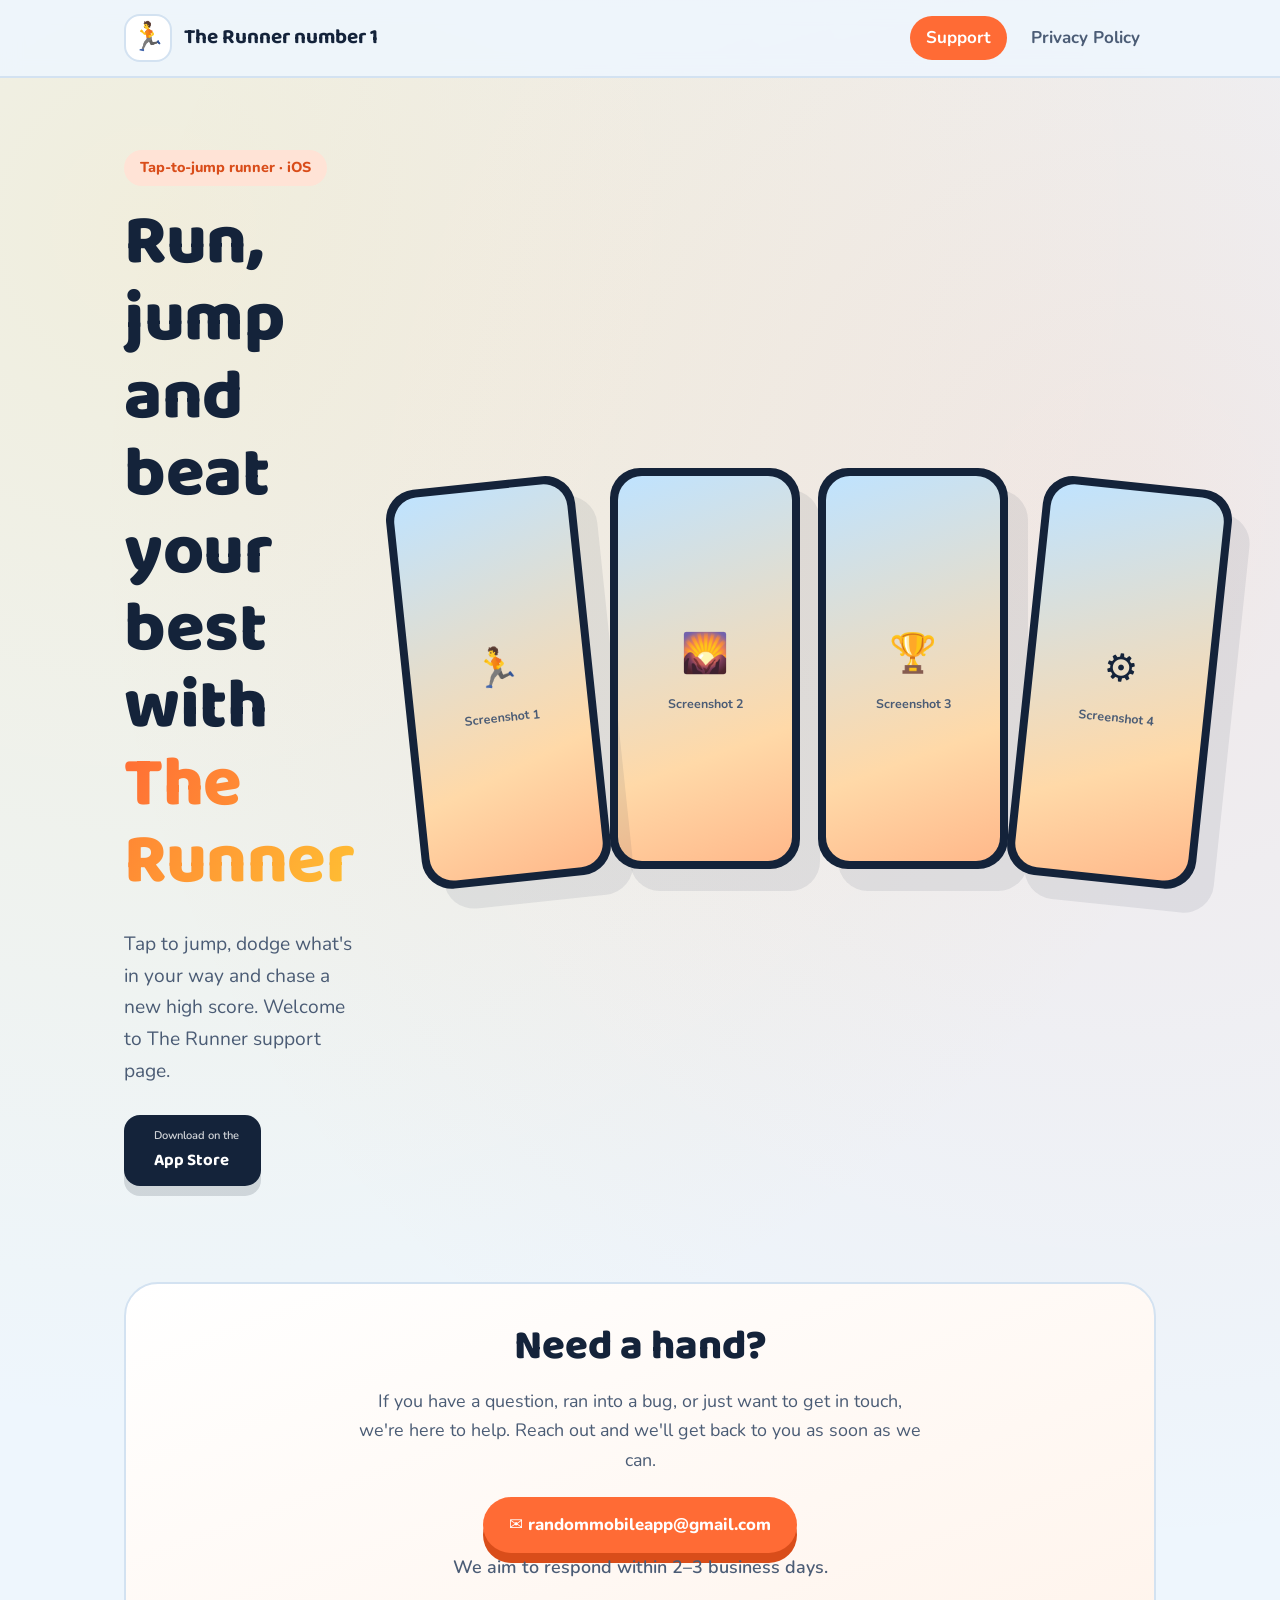
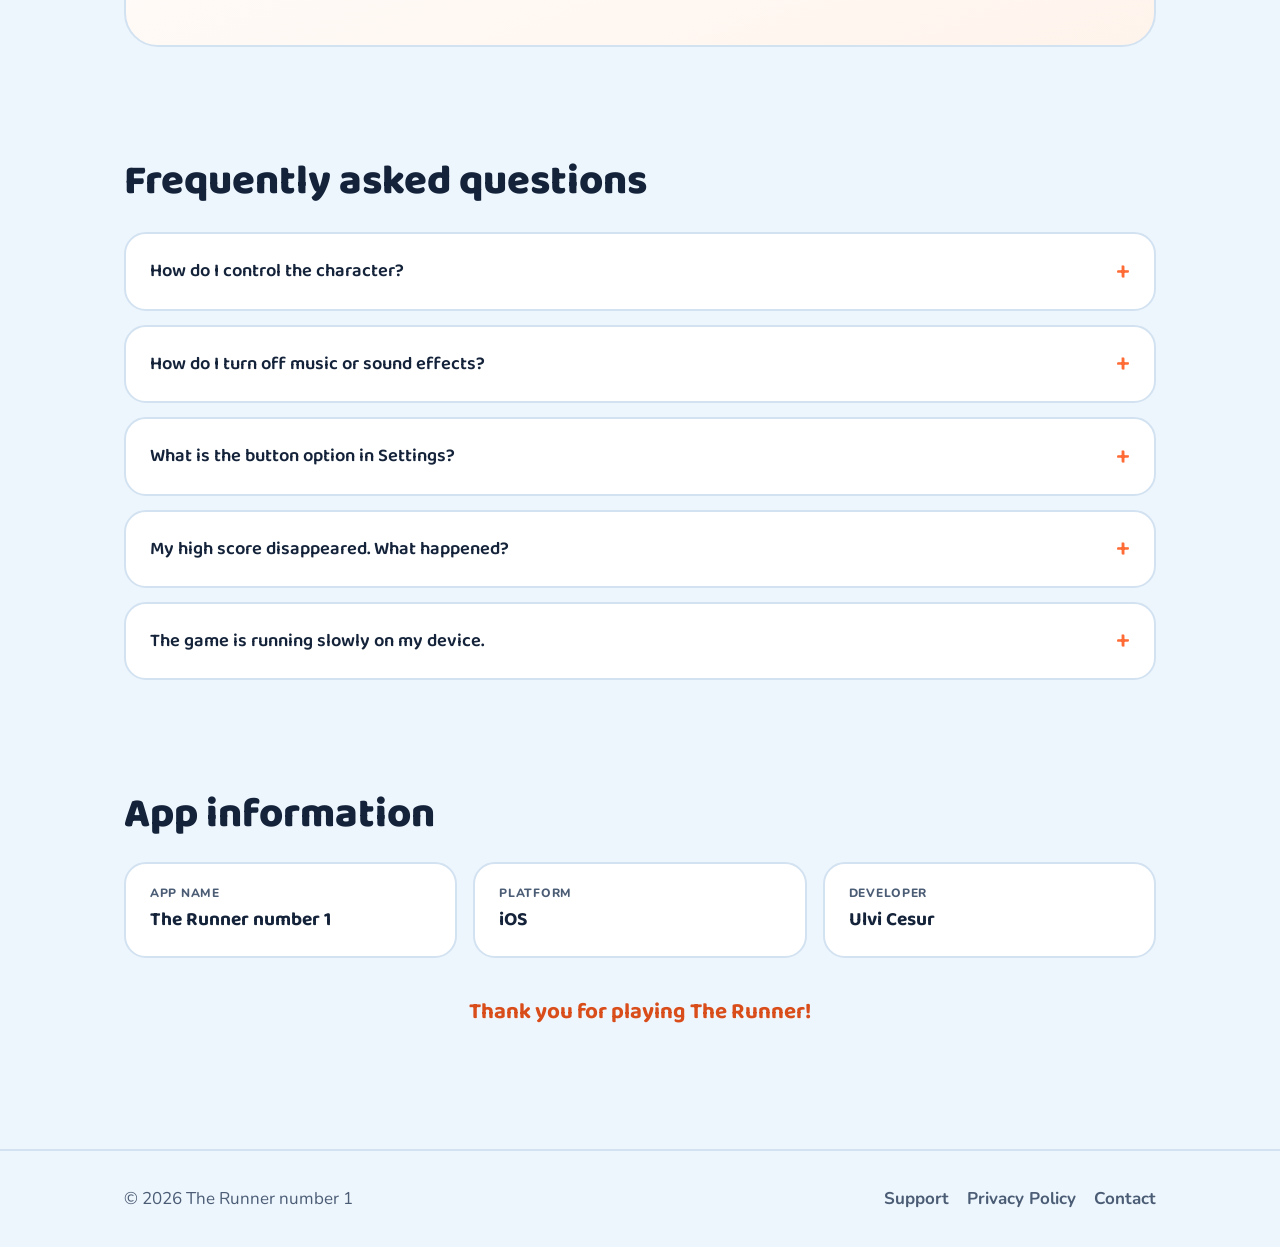
==== index.html @ ebce9af6 "Add files via upload" ====
<!DOCTYPE html>
<html lang="en">
<head>
  <meta charset="UTF-8" />
  <meta name="viewport" content="width=device-width, initial-scale=1" />
  <title>The Runner number 1 — Support</title>
  <meta name="description" content="Support and help for The Runner number 1, a tap-to-jump runner game for iOS. Contact us with questions, bug reports, or feedback." />
  <meta name="referrer" content="origin" />
  <!-- Open Graph -->
  <meta property="og:title" content="The Runner number 1" />
  <meta property="og:type" content="website" />
  <meta property="og:description" content="Support and help for The Runner number 1." />
  <link rel="icon" href="data:image/svg+xml,<svg xmlns='http://www.w3.org/2000/svg' viewBox='0 0 100 100'><text y='.9em' font-size='90'>🏃</text></svg>" />
  <link rel="preconnect" href="https://fonts.googleapis.com" />
  <link rel="preconnect" href="https://fonts.gstatic.com" crossorigin />
  <link href="https://fonts.googleapis.com/css2?family=Baloo+2:wght@500;600;700;800&family=Nunito:wght@400;600;700;800&display=swap" rel="stylesheet" />
  <link rel="stylesheet" href="styles.css" />
</head>
<body>
  <header class="site-header">
    <nav class="nav" aria-label="Primary">
      <a class="brand" href="index.html">
        <span class="logo" aria-hidden="true">🏃</span>
        <span class="name">The Runner number 1</span>
      </a>
      <div class="nav-links">
        <a href="index.html" class="active">Support</a>
        <a href="privacy-policy.html">Privacy&nbsp;Policy</a>
      </div>
    </nav>
  </header>

  <main>
    <!-- Hero -->
    <section class="hero">
      <div class="wrap hero-grid">
        <div>
          <span class="eyebrow">Tap-to-jump runner · iOS</span>
          <h1>Run, jump and beat your best with <span class="glaze">The Runner</span></h1>
          <p class="lead">Tap to jump, dodge what's in your way and chase a new high score. Welcome to The Runner support page.</p>
          <div class="badges">
            <!-- Replace href="#" with your App Store link -->
            <a class="store-badge" href="#" aria-label="Download on the App Store">
              <span class="ico" aria-hidden="true"></span>
              <span><small>Download on the</small><b>App Store</b></span>
            </a>
          </div>
        </div>

        <div class="phones" aria-hidden="true">
          <!-- Replace the placeholder screens with your own screenshots:
               <div class="screen"><img src="images/screen-1.png" alt="Gameplay"></div> -->
          <div class="phone tilt-l">
            <div class="screen"><div><div class="ph-emoji">🏃</div><div class="ph-note">Screenshot 1</div></div></div>
          </div>
          <div class="phone">
            <div class="screen"><div><div class="ph-emoji">🌄</div><div class="ph-note">Screenshot 2</div></div></div>
          </div>
          <div class="phone">
            <div class="screen"><div><div class="ph-emoji">🏆</div><div class="ph-note">Screenshot 3</div></div></div>
          </div>
          <div class="phone tilt-r">
            <div class="screen"><div><div class="ph-emoji">⚙️</div><div class="ph-note">Screenshot 4</div></div></div>
          </div>
        </div>
      </div>
    </section>

    <!-- Support -->
    <section class="section" id="support">
      <div class="wrap">
        <div class="card support-card">
          <h2>Need a hand?</h2>
          <p>If you have a question, ran into a bug, or just want to get in touch, we're here to help. Reach out and we'll get back to you as soon as we can.</p>
          <a class="contact-pill" href="mailto:randommobileapp@gmail.com">✉️ randommobileapp@gmail.com</a>
          <p class="reply-note">We aim to respond within 2–3 business days.</p>
        </div>
      </div>
    </section>

    <!-- FAQ -->
    <section class="section" id="faq">
      <div class="wrap">
        <h2>Frequently asked questions</h2>
        <div class="faq">
          <details class="faq-item">
            <summary>How do I control the character?</summary>
            <div class="answer">Tap the screen to jump. If you have the button option enabled in Settings, an on-screen button will appear instead.</div>
          </details>
          <details class="faq-item">
            <summary>How do I turn off music or sound effects?</summary>
            <div class="answer">Open the Settings screen from the main menu. You can toggle music and sound independently.</div>
          </details>
          <details class="faq-item">
            <summary>What is the button option in Settings?</summary>
            <div class="answer">Enabling it shows an on-screen button for jumping instead of tapping anywhere on the screen. Try both and use whichever feels better for you.</div>
          </details>
          <details class="faq-item">
            <summary>My high score disappeared. What happened?</summary>
            <div class="answer">High scores are saved locally on your device. Deleting and reinstalling the app will reset them.</div>
          </details>
          <details class="faq-item">
            <summary>The game is running slowly on my device.</summary>
            <div class="answer">Try closing other apps running in the background and restarting the game.</div>
          </details>
        </div>
      </div>
    </section>

    <!-- App info -->
    <section class="section" id="app-info">
      <div class="wrap">
        <h2>App information</h2>
        <div class="info-grid">
          <div class="info-item"><small>App name</small><b>The Runner number 1</b></div>
          <div class="info-item"><small>Platform</small><b>iOS</b></div>
          <div class="info-item"><small>Developer</small><b>Ulvi Cesur</b></div>
        </div>
        <p class="thanks" style="margin-top:36px">Thank you for playing The Runner!</p>
      </div>
    </section>
  </main>

  <footer class="site-footer">
    <div class="wrap footer-inner">
      <span>© <span id="year">2026</span> The Runner number 1</span>
      <nav aria-label="Footer">
        <a href="index.html">Support</a>
        <a href="privacy-policy.html">Privacy Policy</a>
        <a href="mailto:randommobileapp@gmail.com">Contact</a>
      </nav>
    </div>
  </footer>

  <script>document.getElementById("year").textContent = new Date().getFullYear();</script>
</body>
</html>
---- styles.css ----
/* ============================================================
   The Runner number 1 — shared styles
   Sporty theme: sky blue, sunrise orange, track red
   ============================================================ */

:root {
  --sky: #eef6fd;
  --sky-deep: #dcebf8;
  --card: #ffffff;
  --accent: #ff6b35;
  --accent-deep: #d94d1a;
  --sun: #ffc233;
  --navy: #14233a;
  --navy-soft: #4b5c75;
  --tint: #ffe3d6;
  --line: #d3e2f1;
  --shadow: 20px 22px 0 rgba(20, 35, 58, 0.08);
  --radius-lg: 34px;
  --radius-md: 22px;
  --maxw: 1080px;
  --font-display: "Baloo 2", system-ui, sans-serif;
  --font-body: "Nunito", system-ui, sans-serif;
}

* { box-sizing: border-box; }
html { scroll-behavior: smooth; }

body {
  margin: 0;
  font-family: var(--font-body);
  color: var(--navy);
  background-color: var(--sky);
  background-image:
    radial-gradient(circle at 12% 8%, rgba(255, 194, 51, 0.16), transparent 42%),
    radial-gradient(circle at 88% 18%, rgba(255, 107, 53, 0.10), transparent 40%);
  line-height: 1.65;
  font-size: 17px;
  -webkit-font-smoothing: antialiased;
}

h1, h2, h3 {
  font-family: var(--font-display);
  color: var(--navy);
  line-height: 1.1;
  margin: 0 0 0.4em;
}

a { color: var(--accent-deep); }

.wrap { max-width: var(--maxw); margin: 0 auto; padding: 0 24px; }

/* -------- Header / nav -------- */
.site-header {
  position: sticky;
  top: 0;
  z-index: 50;
  background: rgba(238, 246, 253, 0.9);
  backdrop-filter: blur(10px);
  border-bottom: 2px solid var(--line);
}
.nav {
  display: flex;
  align-items: center;
  justify-content: space-between;
  gap: 16px;
  padding: 14px 24px;
  max-width: var(--maxw);
  margin: 0 auto;
}
.brand {
  display: inline-flex;
  align-items: center;
  gap: 12px;
  text-decoration: none;
  color: var(--navy);
  font-family: var(--font-display);
  font-weight: 700;
  font-size: 1.3rem;
}
.logo {
  flex: 0 0 auto;
  width: 48px; height: 48px; border-radius: 16px;
  display: grid; place-items: center; font-size: 28px;
  background: var(--card); border: 2px solid var(--line);
  overflow: hidden;
}
.logo img { width: 100%; height: 100%; object-fit: contain; display: block; padding: 6px; }
.nav-links { display: flex; gap: 8px; align-items: center; }
.nav-links a {
  text-decoration: none;
  color: var(--navy-soft);
  font-weight: 700;
  padding: 8px 16px;
  border-radius: 999px;
  transition: background 0.15s, color 0.15s;
}
.nav-links a:hover { background: var(--tint); color: var(--accent-deep); }
.nav-links a.active { background: var(--accent); color: #fff; }

/* -------- Hero -------- */
.hero { padding: 72px 0 40px; }
.hero-grid {
  display: grid;
  grid-template-columns: 1.05fr 0.95fr;
  gap: 48px;
  align-items: center;
}
.eyebrow {
  display: inline-block;
  background: var(--tint);
  color: var(--accent-deep);
  font-weight: 800;
  padding: 6px 16px;
  border-radius: 999px;
  font-size: 0.9rem;
  margin-bottom: 18px;
}
.hero h1 {
  font-size: clamp(2.6rem, 6vw, 4.4rem);
  font-weight: 800;
  letter-spacing: -0.5px;
}
.hero h1 .glaze {
  background: linear-gradient(120deg, var(--accent), var(--sun));
  -webkit-background-clip: text;
  background-clip: text;
  color: transparent;
}
.hero p.lead {
  font-size: 1.2rem;
  color: var(--navy-soft);
  max-width: 46ch;
  margin: 10px 0 28px;
}
.badges { display: flex; flex-wrap: wrap; gap: 14px; }
.store-badge {
  display: inline-flex;
  align-items: center;
  gap: 12px;
  background: var(--navy);
  color: #fff;
  text-decoration: none;
  padding: 12px 22px 12px 18px;
  border-radius: 16px;
  font-weight: 700;
  box-shadow: 0 10px 0 rgba(20, 35, 58, 0.15);
  transition: transform 0.12s, box-shadow 0.12s;
}
.store-badge:hover { transform: translateY(3px); box-shadow: 0 7px 0 rgba(20, 35, 58, 0.15); }
.store-badge small { display: block; font-size: 0.7rem; font-weight: 600; opacity: 0.8; }
.store-badge b { font-family: var(--font-display); font-size: 1.05rem; }
.store-badge .ico { font-size: 1.6rem; }

/* Phone mockups */
.phones { position: relative; display: flex; justify-content: center; gap: 18px; }
.phone {
  width: 190px;
  aspect-ratio: 9 / 19;
  background: var(--navy);
  border-radius: 30px;
  padding: 8px;
  box-shadow: var(--shadow);
}
.phone .screen {
  width: 100%;
  height: 100%;
  border-radius: 24px;
  overflow: hidden;
  background: linear-gradient(160deg, #bfe3ff, #ffd9a8 70%, #ffb88a);
  display: grid;
  place-items: center;
  text-align: center;
  color: var(--navy);
  padding: 16px;
}
.phone .screen img { width: 100%; height: 100%; object-fit: cover; }
.phone .screen .ph-emoji { font-size: 2.4rem; margin-bottom: 8px; }
.phone .screen .ph-note { font-size: 0.78rem; font-weight: 700; color: var(--navy-soft); }
.phone.tilt-l { transform: rotate(-6deg) translateY(14px); }
.phone.tilt-r { transform: rotate(6deg) translateY(14px); }

/* -------- Sections -------- */
.section { padding: 56px 0; }
.section h2 { font-size: clamp(1.9rem, 4vw, 2.6rem); font-weight: 800; }

.card {
  background: var(--card);
  border: 2px solid var(--line);
  border-radius: var(--radius-lg);
  padding: 40px;
}

.support-card {
  background: linear-gradient(160deg, var(--card), #fff4ec);
  text-align: center;
}
.support-card p { font-size: 1.12rem; color: var(--navy-soft); max-width: 52ch; margin: 0 auto 22px; }
.contact-pill {
  display: inline-flex;
  align-items: center;
  gap: 10px;
  background: var(--accent);
  color: #fff;
  text-decoration: none;
  font-weight: 800;
  padding: 14px 26px;
  border-radius: 999px;
  font-size: 1.05rem;
  box-shadow: 0 10px 0 var(--accent-deep);
  transition: transform 0.12s, box-shadow 0.12s;
}
.contact-pill:hover { transform: translateY(3px); box-shadow: 0 7px 0 var(--accent-deep); }
.reply-note { margin-top: 26px; margin-bottom: 0; color: var(--navy-soft); font-weight: 600; }

/* App info */
.info-grid {
  display: grid;
  grid-template-columns: repeat(3, 1fr);
  gap: 16px;
  margin-top: 24px;
}
.info-item {
  background: var(--card);
  border: 2px solid var(--line);
  border-radius: var(--radius-md);
  padding: 20px 24px;
}
.info-item small {
  display: block;
  color: var(--navy-soft);
  font-weight: 800;
  text-transform: uppercase;
  letter-spacing: 0.06em;
  font-size: 0.75rem;
}
.info-item b { font-family: var(--font-display); font-size: 1.2rem; }

/* FAQ */
.faq { display: grid; gap: 14px; margin-top: 28px; }
details.faq-item {
  background: var(--card);
  border: 2px solid var(--line);
  border-radius: var(--radius-md);
  padding: 4px 24px;
  transition: border-color 0.15s;
}
details.faq-item[open] { border-color: var(--accent); }
details.faq-item summary {
  list-style: none;
  cursor: pointer;
  font-family: var(--font-display);
  font-weight: 600;
  font-size: 1.15rem;
  padding: 18px 0;
  display: flex;
  justify-content: space-between;
  align-items: center;
  gap: 16px;
}
details.faq-item summary::-webkit-details-marker { display: none; }
details.faq-item summary::after {
  content: "+";
  font-size: 1.6rem;
  color: var(--accent);
  transition: transform 0.2s;
  line-height: 1;
}
details.faq-item[open] summary::after { transform: rotate(45deg); }
details.faq-item .answer { padding: 0 0 20px; color: var(--navy-soft); }

.thanks { text-align: center; font-family: var(--font-display); font-size: 1.4rem; font-weight: 700; color: var(--accent-deep); }

/* -------- Privacy policy document -------- */
.doc { padding: 48px 0 24px; }
.doc .card { padding: clamp(28px, 5vw, 60px); }
.doc h1 { font-size: clamp(2rem, 5vw, 3rem); font-weight: 800; }
.doc .updated {
  display: inline-block;
  background: var(--sky-deep);
  color: var(--navy-soft);
  font-weight: 700;
  padding: 5px 14px;
  border-radius: 999px;
  font-size: 0.9rem;
  margin-bottom: 8px;
}
.doc h2 {
  font-size: 1.5rem;
  font-weight: 700;
  margin-top: 2em;
  padding-top: 0.6em;
  border-top: 2px solid var(--line);
}
.doc h3 { font-size: 1.2rem; font-weight: 700; margin-top: 1.4em; color: var(--accent-deep); }
.doc p, .doc li { color: #2f3f57; max-width: 72ch; }
.doc ul { padding-left: 1.2em; }
.doc li { margin: 0.35em 0; }
.doc a { word-break: break-word; }
.toc {
  background: var(--sky);
  border: 2px dashed var(--line);
  border-radius: var(--radius-md);
  padding: 20px 26px;
  margin: 24px 0 8px;
}
.toc strong { font-family: var(--font-display); }
.toc ol { margin: 10px 0 0; padding-left: 1.4em; columns: 2; column-gap: 32px; }
.toc a { text-decoration: none; font-weight: 700; }
.toc a:hover { text-decoration: underline; }

/* -------- Footer -------- */
.site-footer {
  border-top: 2px solid var(--line);
  margin-top: 40px;
  padding: 34px 0;
  color: var(--navy-soft);
}
.footer-inner {
  display: flex;
  flex-wrap: wrap;
  justify-content: space-between;
  align-items: center;
  gap: 16px;
}
.footer-inner nav { display: flex; gap: 18px; }
.footer-inner a { color: var(--navy-soft); text-decoration: none; font-weight: 700; }
.footer-inner a:hover { color: var(--accent-deep); }

/* -------- Responsive -------- */
@media (max-width: 820px) {
  .hero-grid { grid-template-columns: 1fr; gap: 32px; }
  .phones { order: -1; }
  .phone { width: 150px; }
  .nav-links a { padding: 8px 12px; }
  .toc ol { columns: 1; }
  .info-grid { grid-template-columns: 1fr; }
}
@media (max-width: 480px) {
  body { font-size: 16px; }
  .brand span.name { display: none; }
  .phone.tilt-l, .phone.tilt-r { transform: none; }
  .phones { flex-wrap: wrap; }
  .card { padding: 28px 20px; }
  .contact-pill {
    max-width: 100%;
    font-size: 0.95rem;
    padding: 14px 20px;
    word-break: break-word;
    text-align: center;
  }
}

@media (prefers-reduced-motion: reduce) {
  * { scroll-behavior: auto; transition: none !important; }
}

:focus-visible { outline: 3px solid var(--sun); outline-offset: 3px; border-radius: 6px; }
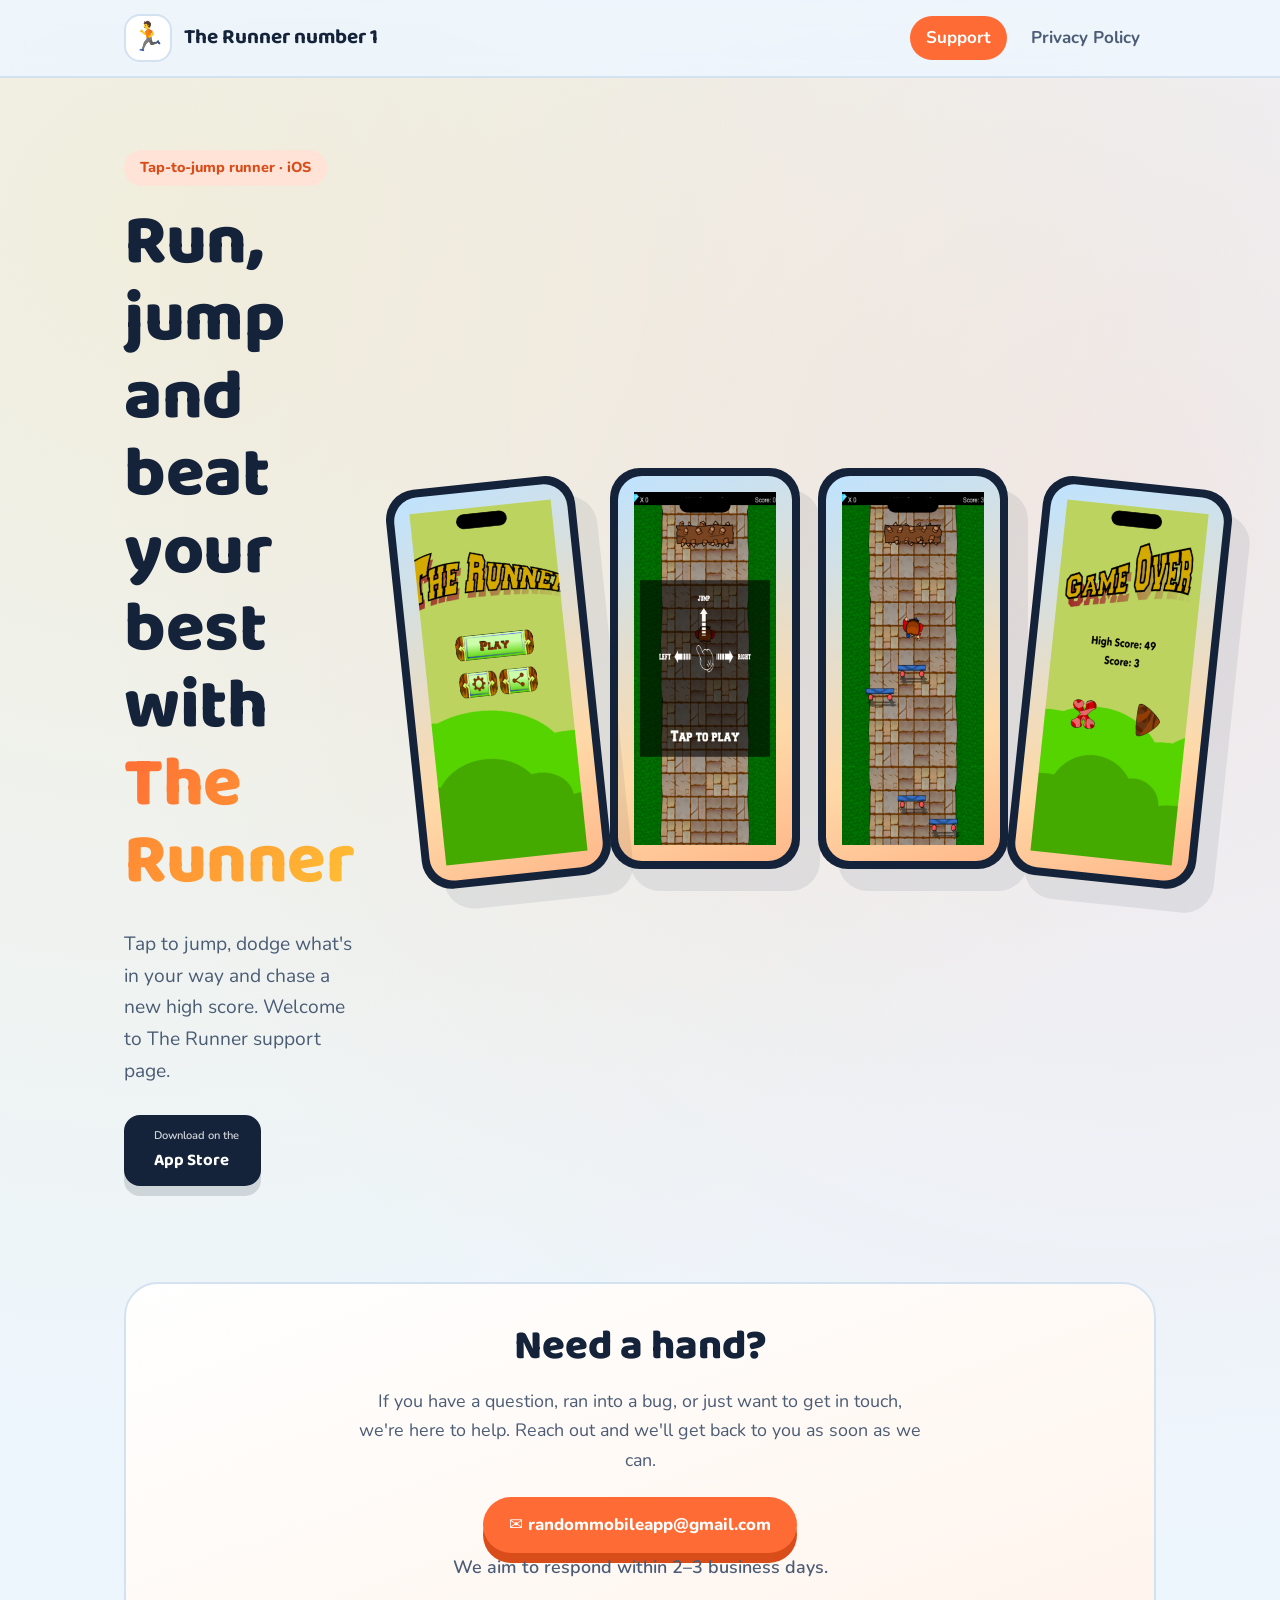
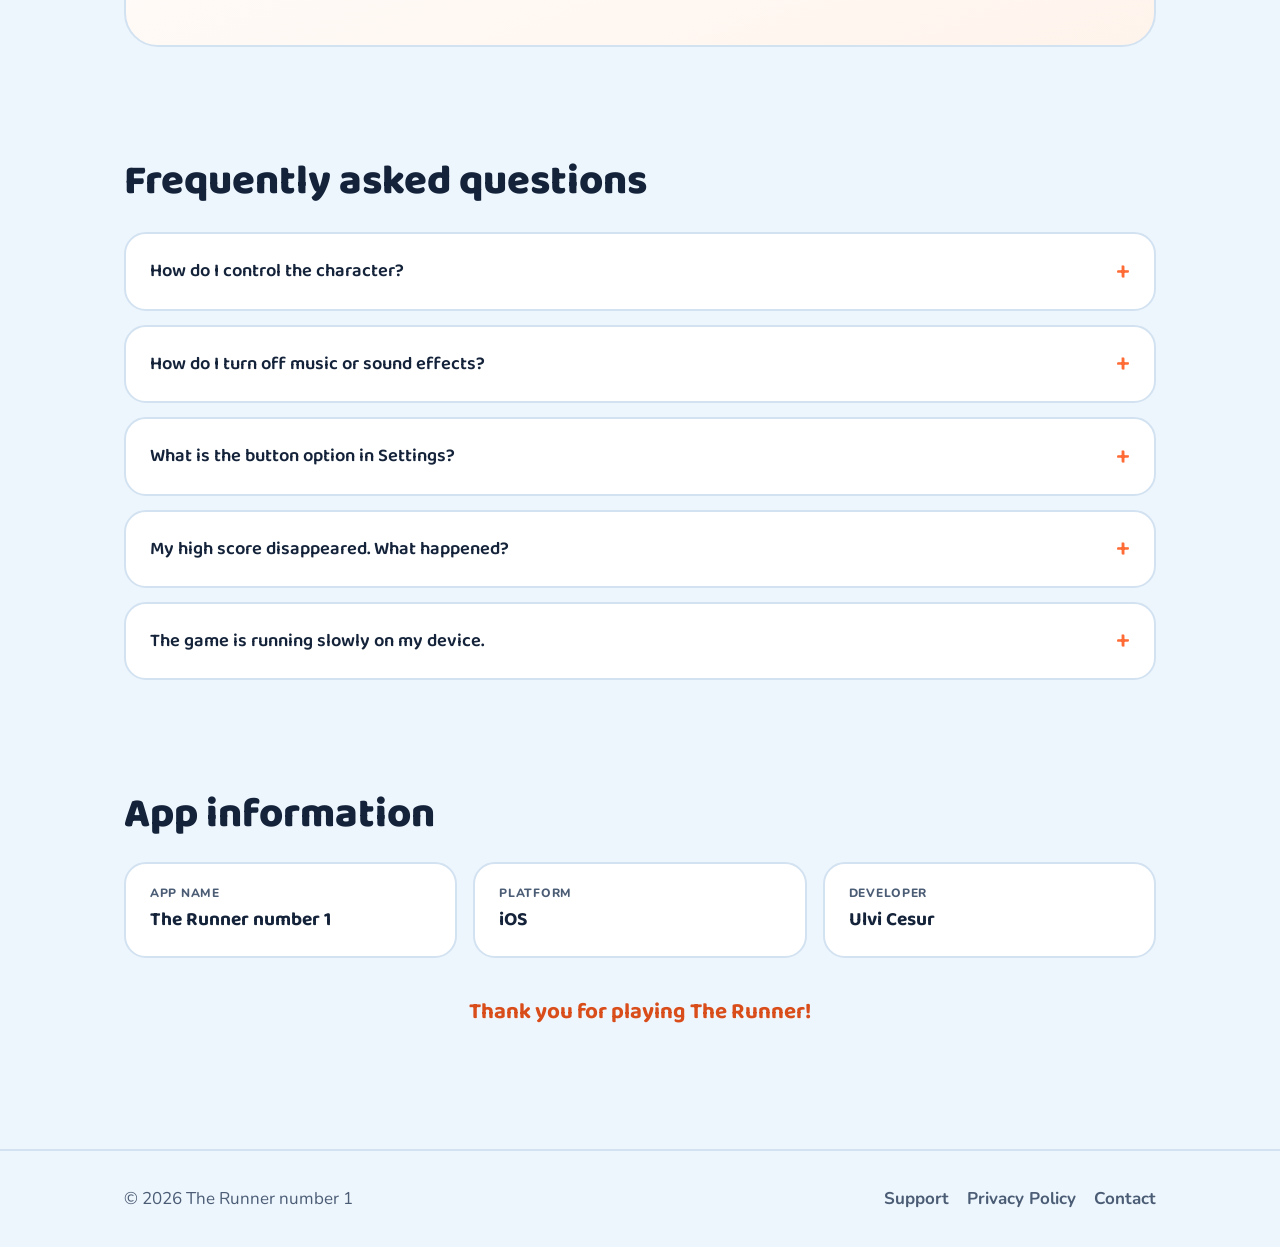
==== commit b70e293a: "Replace placeholder screenshots with actual images Updated screenshot placeholders to include actual" ====
--- a/index.html
+++ b/index.html
@@ -51,16 +51,16 @@
           <!-- Replace the placeholder screens with your own screenshots:
                <div class="screen"><img src="images/screen-1.png" alt="Gameplay"></div> -->
           <div class="phone tilt-l">
-            <div class="screen"><div><div class="ph-emoji">🏃</div><div class="ph-note">Screenshot 1</div></div></div>
+            <div class="screen"><img src="images/screen-1.png" alt="Oynanış"></div>
           </div>
           <div class="phone">
-            <div class="screen"><div><div class="ph-emoji">🌄</div><div class="ph-note">Screenshot 2</div></div></div>
+            <div class="screen"><img src="images/screen-2.png" alt="Oynanış"></div>
           </div>
           <div class="phone">
-            <div class="screen"><div><div class="ph-emoji">🏆</div><div class="ph-note">Screenshot 3</div></div></div>
+            <div class="screen"><img src="images/screen-3.png" alt="Oynanış"></div>
           </div>
           <div class="phone tilt-r">
-            <div class="screen"><div><div class="ph-emoji">⚙️</div><div class="ph-note">Screenshot 4</div></div></div>
+            <div class="screen"><img src="images/screen-4.png" alt="Oynanış"></div>
           </div>
         </div>
       </div>
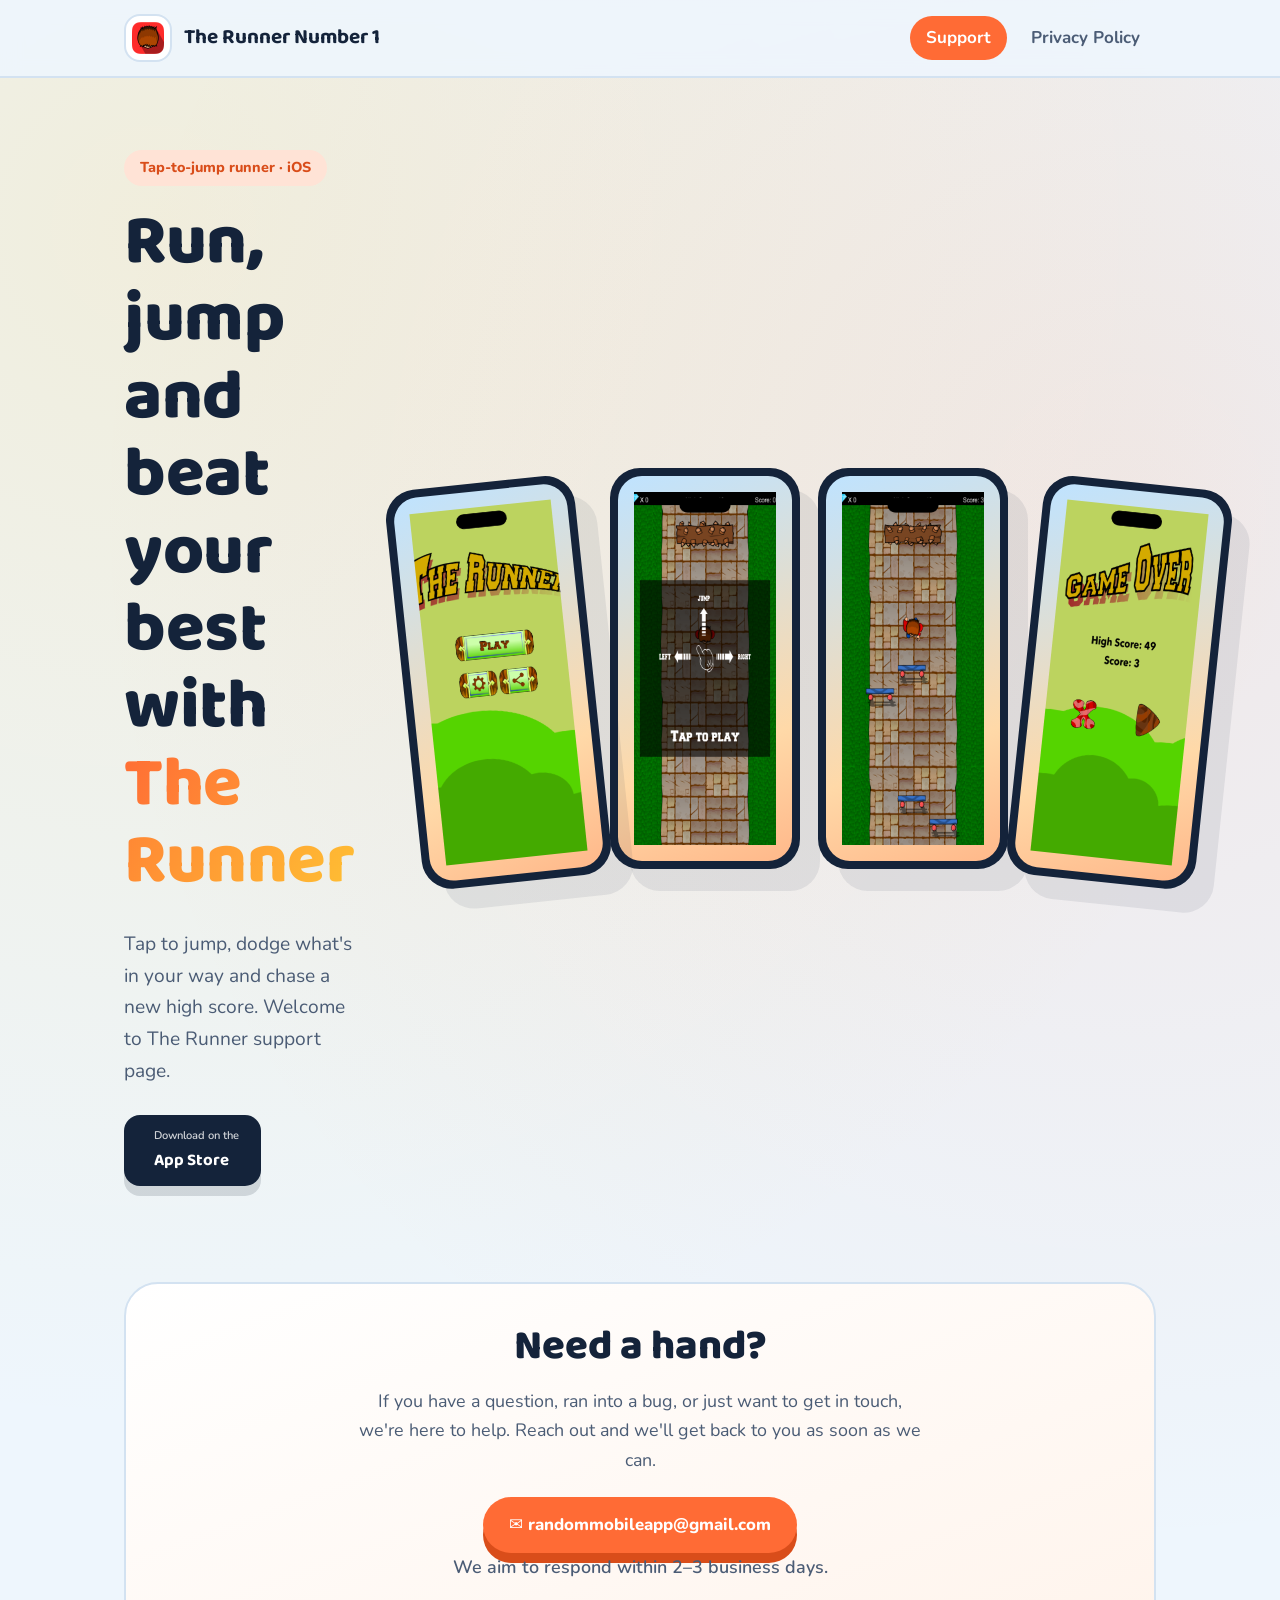
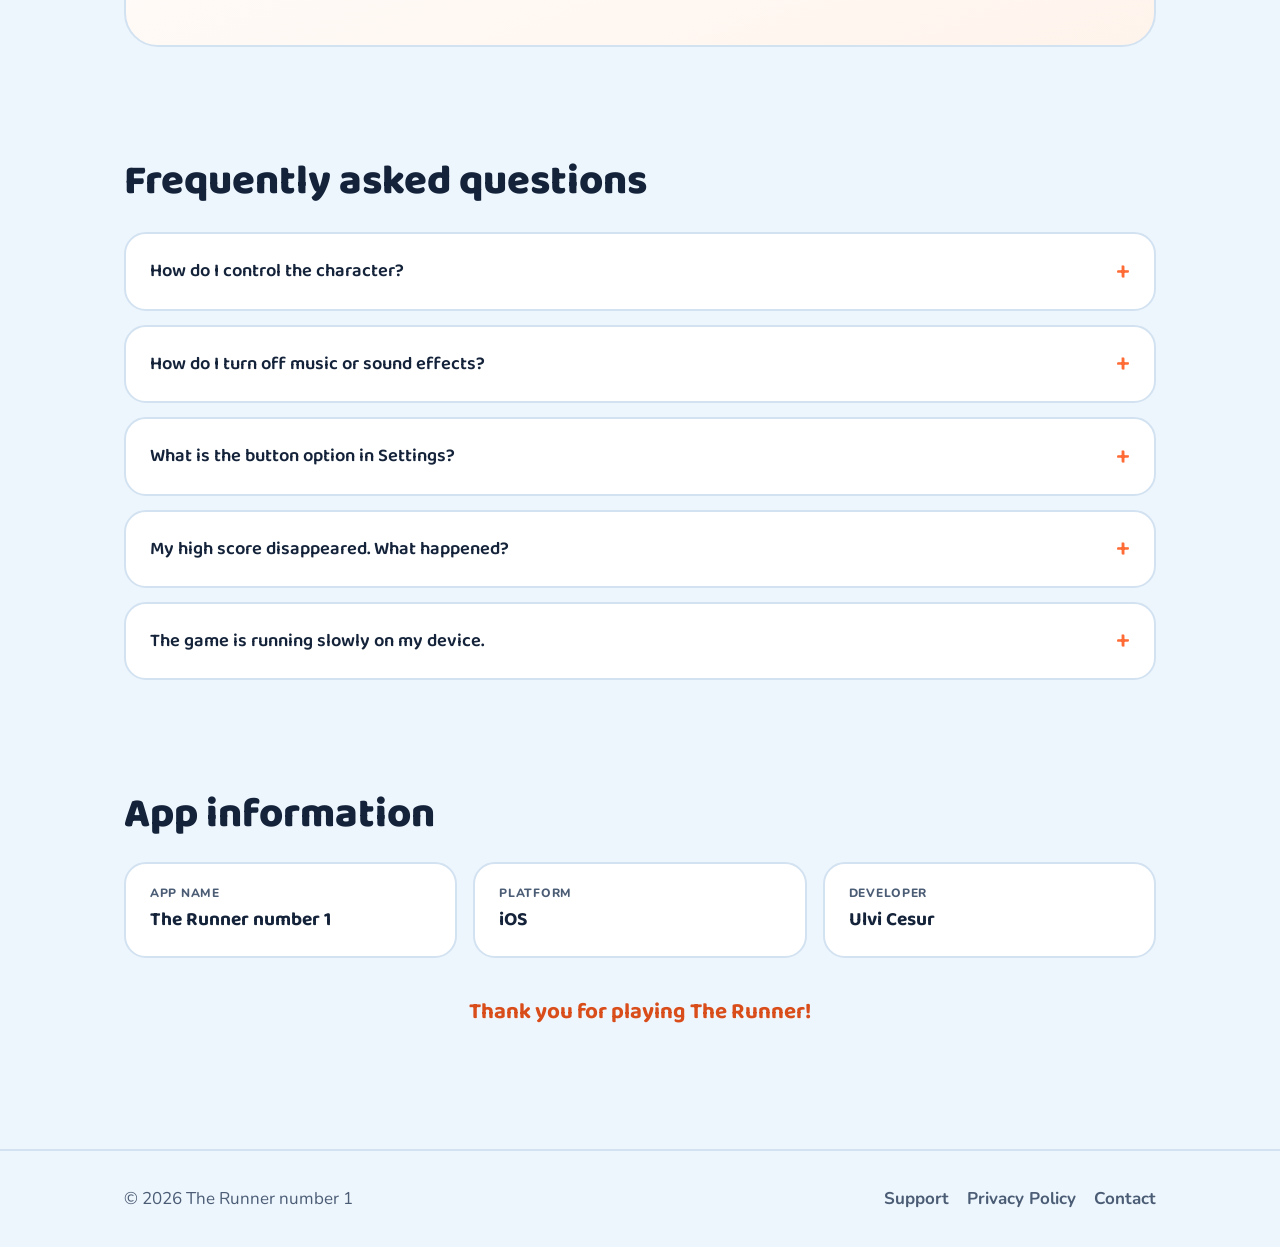
==== commit 0cce41ac: "Replace logo text with image and update name" ====
--- a/index.html
+++ b/index.html
@@ -20,8 +20,8 @@
   <header class="site-header">
     <nav class="nav" aria-label="Primary">
       <a class="brand" href="index.html">
-        <span class="logo" aria-hidden="true">🏃</span>
-        <span class="name">The Runner number 1</span>
+        <span class="logo"><img src="images/logo.png"></span>
+        <span class="name">The Runner Number 1</span>
       </a>
       <div class="nav-links">
         <a href="index.html" class="active">Support</a>
@@ -40,7 +40,7 @@
           <p class="lead">Tap to jump, dodge what's in your way and chase a new high score. Welcome to The Runner support page.</p>
           <div class="badges">
             <!-- Replace href="#" with your App Store link -->
-            <a class="store-badge" href="#" aria-label="Download on the App Store">
+            <a class="store-badge" href="https://apps.apple.com/tr/app/the-runner-number-1/id1209834767" aria-label="Download on the App Store">
               <span class="ico" aria-hidden="true"></span>
               <span><small>Download on the</small><b>App Store</b></span>
             </a>
